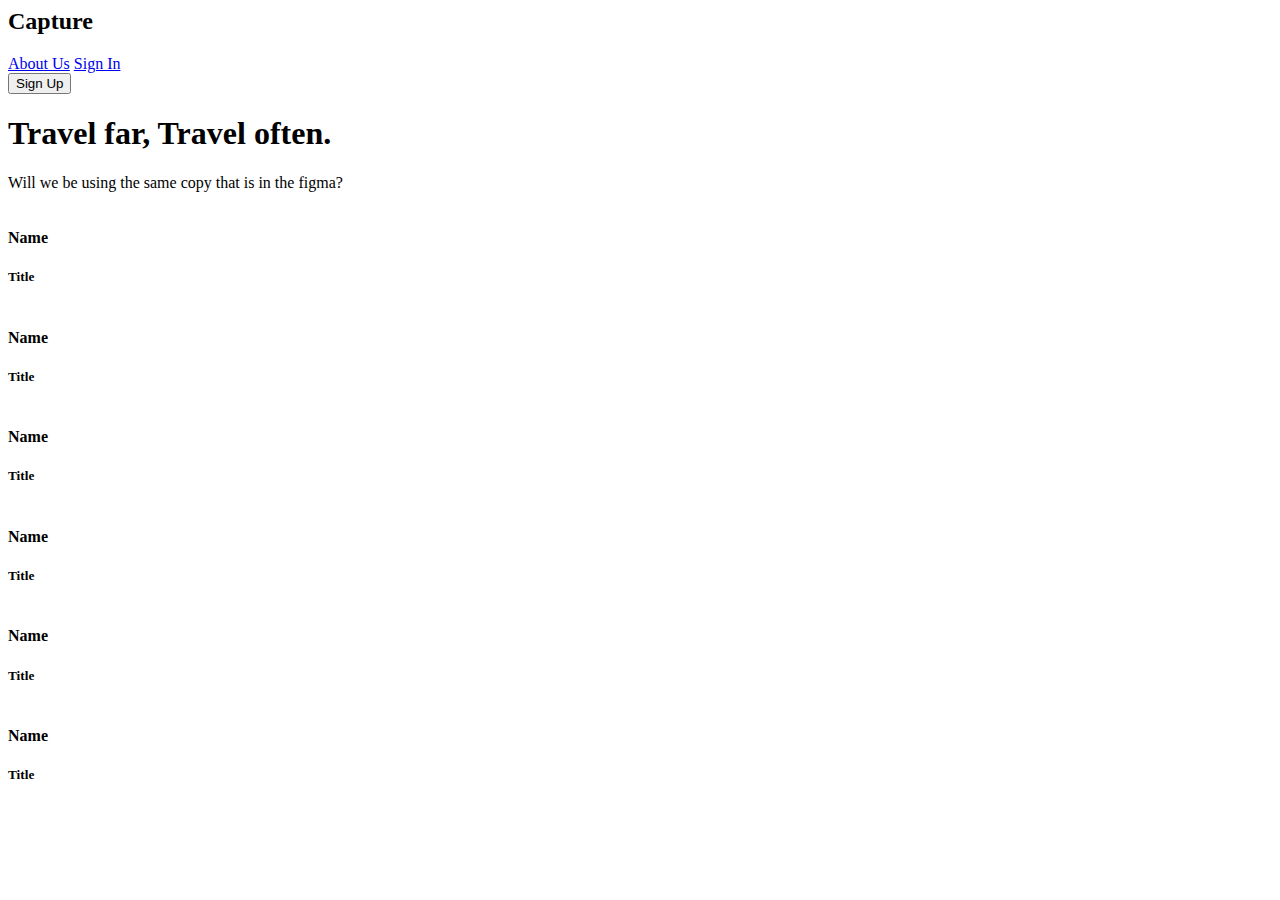
==== aboutus.html @ e829746f "markup complete; less files created; ready to style" ====
<body>
    <div class="bigContainer">
        <div class="navDiv">
            <h2>Capture</h2>
            <nav>
                <a href="aboutus.html">About Us</a>
                <a href="#">Sign In</a>
            </nav>
            <button>Sign Up</button>
        </div><!--Closes navDiv-->
        <header>
            <h1>Travel far, Travel often.</h1>
            <p>Will we be using the same copy that is in the figma?</p>
        </header><!--Closes Header-->
        <section class="sectionOne infoBoxes">
            <div class="teamBox">
                <img src="" alt="">
                <h4>Name</h4>
                <h5>Title</h5>
            </div>
            <div class="teamBox">
                <img src="" alt="">
                <h4>Name</h4>
                <h5>Title</h5>
            </div>
            <div class="teamBox">
                <img src="" alt="">
                <h4>Name</h4>
                <h5>Title</h5>
            </div>
            <div class="teamBox">
                <img src="" alt="">
                <h4>Name</h4>
                <h5>Title</h5>
            </div>
            <div class="teamBox">
                <img src="" alt="">
                <h4>Name</h4>
                <h5>Title</h5>
            </div>
            <div class="teamBox">
                <img src="" alt="">
                <h4>Name</h4>
                <h5>Title</h5>
            </div>
        </section>
    </div> <!--this closes the body container-->
</body>
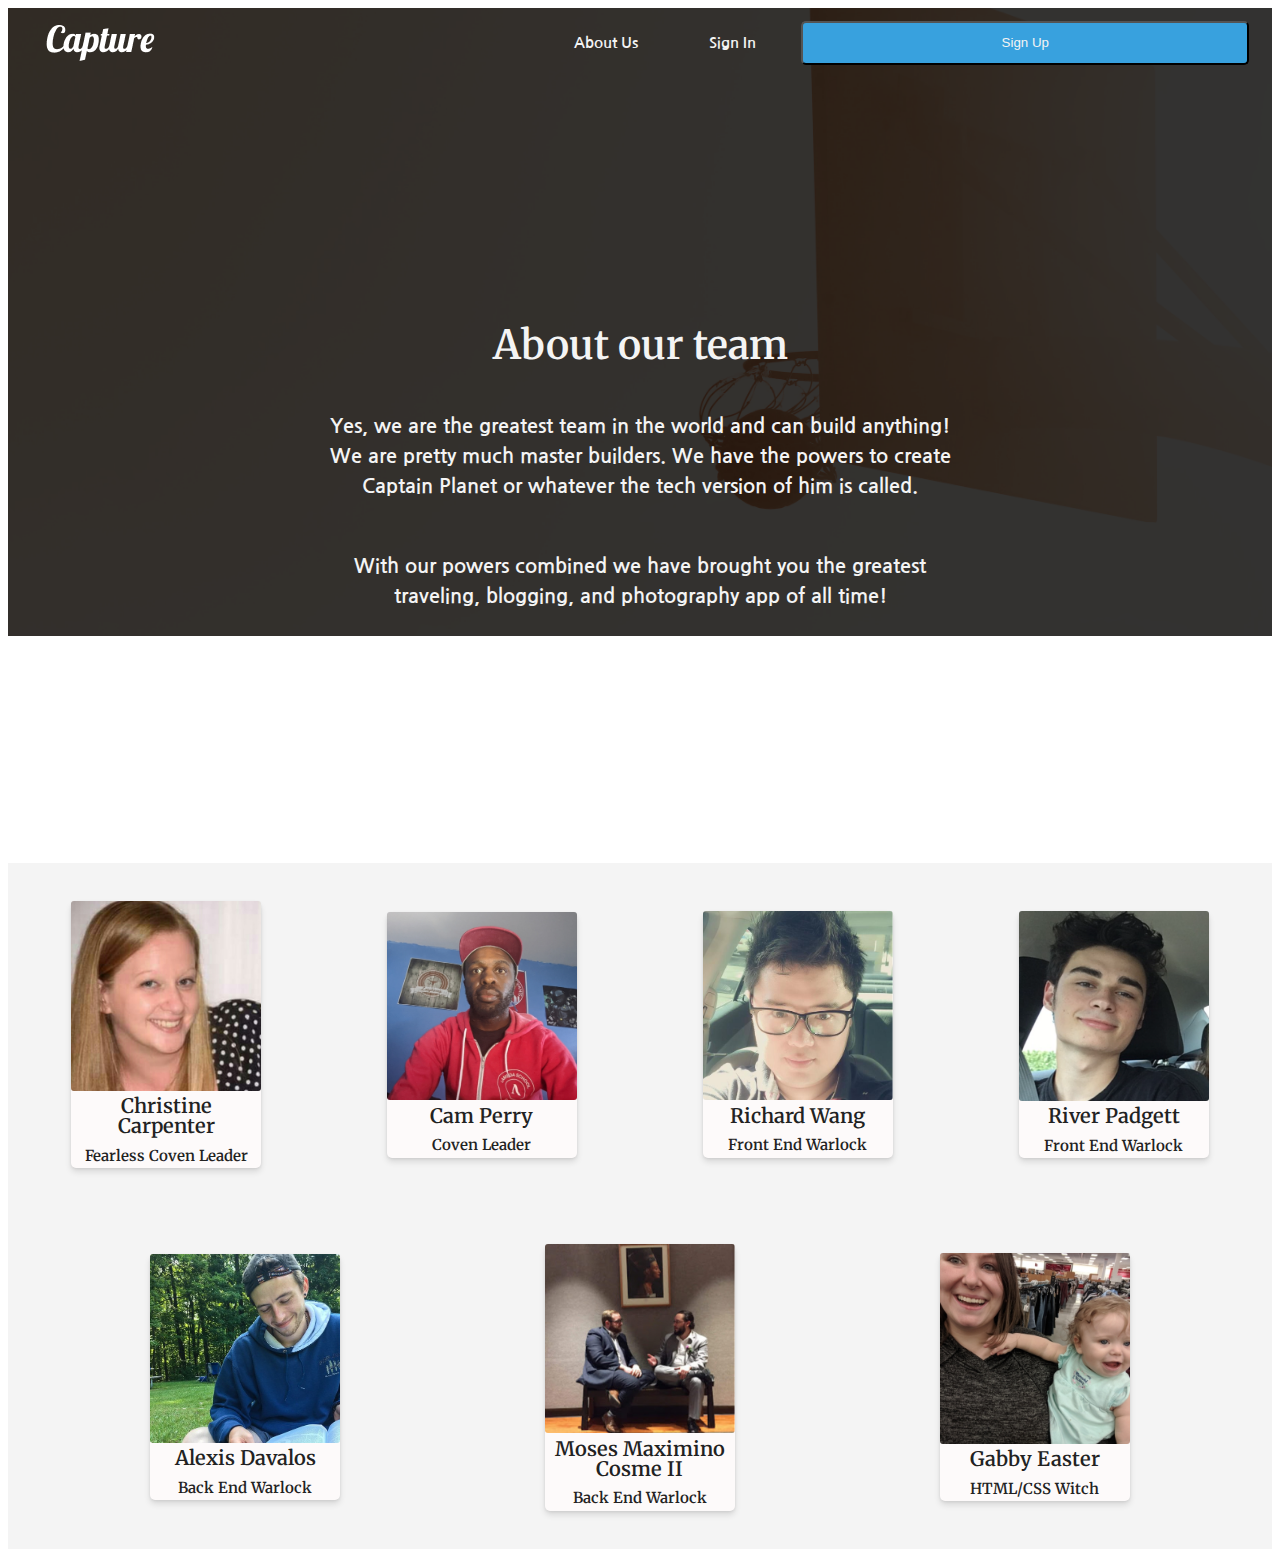
==== commit 930b3434: "aboutus header complete linking back to index.html; index.html links to aboutus; about us info cards" ====
--- a/aboutus.html
+++ b/aboutus.html
@@ -1,47 +1,74 @@
+<!doctype html>
+
+<html lang="en">
+<head>
+  <meta charset="utf-8">
+
+  <title>FT Expact Journal 1 Marketing Page</title>
+
+<link href="https://fonts.googleapis.com/css?family=Merriweather|Nanum+Gothic|Open+Sans&display=swap" rel="stylesheet">
+  <link href="css/index.css" rel="stylesheet">
+  <meta name="viewport" content="width=device-width, initial-scale=1.0">
+  <!--[if lt IE 9]>
+    <script src="https://cdnjs.cloudflare.com/ajax/libs/html5shiv/3.7.3/html5shiv.js"></script>
+  <![endif]-->
+</head>
 <body>
     <div class="bigContainer">
+        <header class="homeHeader aboutUs">
         <div class="navDiv">
-            <h2>Capture</h2>
-            <nav>
-                <a href="aboutus.html">About Us</a>
-                <a href="#">Sign In</a>
-            </nav>
-            <button>Sign Up</button>
+            <a href="index.html">
+                <img src="images/Capture.png" alt="logo in a scripty text that says Capture">
+            </a>
+            <div class="navDivTwo">
+                <nav>
+                    <a href="aboutus.html">About Us</a>
+                    <a href="#">Sign In</a>
+                </nav>
+                <button class="theButton">Sign Up</button>
+            </div><!--closes navDiv2-->
         </div><!--Closes navDiv-->
-        <header>
-            <h1>Travel far, Travel often.</h1>
-            <p>Will we be using the same copy that is in the figma?</p>
+        <div class="headerContent">
+            <h1>About our team</h1>
+            <p>Yes, we are the greatest team in the world and can build anything! We are pretty much master builders. We have the powers to create Captain Planet or whatever the tech version of him is called.</p>
+            <p>With our powers combined we have brought you the greatest traveling, blogging, and photography app of all time!</p>
+        </div>
         </header><!--Closes Header-->
-        <section class="sectionOne infoBoxes">
+        <section class="infoBoxes">
             <div class="teamBox">
-                <img src="" alt="">
-                <h4>Name</h4>
-                <h5>Title</h5>
+                <img src="images/Christine Carpenter.PNG" alt="a picture of Christine Carpenter, Project Manager">
+                <h4>Christine Carpenter</h4>
+                <h5>Fearless Coven Leader</h5>
             </div>
             <div class="teamBox">
-                <img src="" alt="">
-                <h4>Name</h4>
-                <h5>Title</h5>
+                <img src="images/Cam Perry.PNG" alt="a picture of Cam Perry, Project Manager">
+                <h4>Cam Perry</h4>
+                <h5>Coven Leader</h5>
             </div>
             <div class="teamBox">
-                <img src="" alt="">
-                <h4>Name</h4>
-                <h5>Title</h5>
+                <img src="images/Richard Wang.PNG" alt="a picture of Richard Wang, Front End Wizard">
+                <h4>Richard Wang</h4>
+                <h5>Front End Warlock</h5>
             </div>
             <div class="teamBox">
-                <img src="" alt="">
-                <h4>Name</h4>
-                <h5>Title</h5>
+                <img src="images/River Padgett.PNG" alt="a picture of River Padgett, Front End Wizard">
+                <h4>River Padgett</h4>
+                <h5>Front End Warlock</h5>
             </div>
             <div class="teamBox">
-                <img src="" alt="">
-                <h4>Name</h4>
-                <h5>Title</h5>
+                <img src="images/Alexis Davalos.PNG" alt="a picture of Alexis Davalos, Back End Wizard">
+                <h4>Alexis Davalos</h4>
+                <h5>Back End Warlock</h5>
             </div>
             <div class="teamBox">
-                <img src="" alt="">
-                <h4>Name</h4>
-                <h5>Title</h5>
+                <img src="images/Moses Maximino Cosme II.PNG" alt="a picture of Moses Maximino Cosme II, Back End Wizard">
+                <h4>Moses Maximino Cosme II</h4>
+                <h5>Back End Warlock</h5>
+            </div>
+            <div class="teamBox">
+                <img src="images/gabby easter.PNG" alt="a picture of Gabby Easter, HTML/CSS Witch">
+                <h4>Gabby Easter</h4>
+                <h5>HTML/CSS Witch</h5>
             </div>
         </section>
     </div> <!--this closes the body container-->
--- a/css/index.css
+++ b/css/index.css
@@ -0,0 +1,325 @@
+/* http://meyerweb.com/eric/tools/css/reset/ 
+   v2.0 | 20110126
+   License: none (public domain)
+*/
+html,
+body,
+div,
+span,
+applet,
+object,
+iframe,
+h1,
+h2,
+h3,
+h4,
+h5,
+h6,
+p,
+blockquote,
+pre,
+a,
+abbr,
+acronym,
+address,
+big,
+cite,
+code,
+del,
+dfn,
+em,
+img,
+ins,
+kbd,
+q,
+s,
+samp,
+small,
+strike,
+strong,
+sub,
+sup,
+tt,
+var,
+b,
+u,
+i,
+center,
+dl,
+dt,
+dd,
+ol,
+ul,
+li,
+fieldset,
+form,
+label,
+legend,
+table,
+caption,
+tbody,
+tfoot,
+thead,
+tr,
+th,
+td,
+article,
+aside,
+canvas,
+details,
+embed,
+figure,
+figcaption,
+footer,
+header,
+hgroup,
+menu,
+nav,
+output,
+ruby,
+section,
+summary,
+time,
+mark,
+audio,
+video {
+  font-size: 100%;
+  font: inherit;
+  vertical-align: middle;
+}
+/* HTML5 display-role reset for older browsers */
+article,
+aside,
+details,
+figcaption,
+figure,
+footer,
+header,
+hgroup,
+menu,
+section {
+  display: block;
+}
+body {
+  line-height: 1;
+}
+ol,
+ul {
+  list-style: none;
+}
+blockquote,
+q {
+  quotes: none;
+}
+blockquote:before,
+blockquote:after,
+q:before,
+q:after {
+  content: '';
+  content: none;
+}
+table {
+  border-collapse: collapse;
+  border-spacing: 0;
+}
+* {
+  box-sizing: border-box;
+  max-width: 100%;
+}
+html {
+  font-size: 62.5%;
+  font-weight: 600;
+}
+html,
+body {
+  font-family: 'Nanum Gothic', sans-serif;
+}
+h1,
+h2,
+h3,
+h4,
+h5 {
+  font-family: 'Merriweather', serif;
+  color: #F4F4F4;
+}
+h1 {
+  font-size: 4rem;
+}
+h2 {
+  font-size: 3.2rem;
+}
+h4 {
+  font-size: 2rem;
+}
+h5 {
+  font-size: 1.5rem;
+}
+a {
+  font-family: 'Nanum Gothic', sans-serif;
+  color: #F4F4F4;
+  font-size: 1.5rem;
+}
+p {
+  font-family: 'Nanum Gothic', sans-serif;
+  color: #F4F4F4;
+  line-height: 1.5;
+  font-size: 2rem;
+  padding-bottom: 10px;
+}
+img {
+  max-width: 100%;
+  height: auto;
+}
+.bigContainer {
+  width: 100%;
+  margin: 0 auto;
+}
+.homeHeader {
+  background: rgba(0, 0, 0, 0.5);
+  background-image: url(../images/headerBGImg.png);
+  background-repeat: no-repeat;
+  background-size: 100%;
+  height: 95vh;
+  padding: 1% 0 0;
+  margin: 0;
+}
+.homeHeader .navDiv {
+  display: flex;
+  flex-direction: row;
+  justify-content: space-between;
+  align-items: center;
+}
+.homeHeader .navDiv a {
+  padding: 0;
+  margin: 0 3%;
+}
+.homeHeader .navDiv .navDivTwo {
+  display: flex;
+  flex-direction: row;
+  justify-content: flex-end;
+  align-items: center;
+  width: 60%;
+}
+.homeHeader .navDiv .navDivTwo button {
+  padding: 0;
+  margin: 0 3%;
+}
+.homeHeader .navDiv .navDivTwo nav {
+  width: 30%;
+  display: flex;
+  flex-direction: row;
+  justify-content: space-between;
+  align-items: center;
+}
+.homeHeader .navDiv .navDivTwo nav a {
+  padding: 0 10%;
+  margin: 0;
+  text-decoration: none;
+}
+.homeHeader .headerContent {
+  display: flex;
+  flex-direction: column;
+  justify-content: center;
+  align-items: center;
+  height: 90vh;
+}
+.homeHeader.aboutUs {
+  background: linear-gradient(0deg, rgba(0, 0, 0, 0.8), rgba(0, 0, 0, 0.8));
+  background-image: url(../images/aboutUsHeaderImg.png);
+  background-repeat: no-repeat;
+  background-size: 100%;
+}
+.homeHeader.aboutUs p {
+  max-width: 50%;
+  text-align: center;
+}
+footer {
+  background: linear-gradient(0deg, rgba(34, 34, 34, 0.5), rgba(34, 34, 34, 0.5));
+  background-image: url(../images/footerImg.png);
+  background-repeat: no-repeat;
+  background-size: 100%;
+  height: 70vh;
+  padding: 1% 0 0;
+  margin: 0;
+}
+footer .footerStylingDiv {
+  display: flex;
+  flex-direction: column;
+  justify-content: center;
+  align-items: center;
+  padding: 5%;
+  margin: 0;
+  height: 50vh;
+}
+.theButton {
+  border-radius: 5px;
+  background: #38A1DE;
+  color: #F4F4F4;
+  height: 44px;
+  width: 448px;
+}
+.theButton:hover {
+  background: #F4F4F4;
+  color: #38A1DE;
+}
+.separatingDivs {
+  height: 5vh;
+  background-color: #F4F4F4;
+}
+.sections {
+  height: 55vh;
+  background-color: #222222;
+  display: flex;
+  flex-direction: row;
+  justify-content: space-between;
+  align-items: center;
+}
+.sections .imagesDiv {
+  display: flex;
+  flex-direction: row;
+  justify-content: space-between;
+  align-items: baseline;
+  padding: 0 2%;
+  margin: 2%;
+  max-width: 55%;
+}
+.sections .imagesDiv .secondImg {
+  padding: 0;
+  margin: 0 5%;
+}
+.sections .contentDiv {
+  max-width: 40%;
+  padding: 0;
+  margin: 0 10%;
+}
+.infoBoxes {
+  background-color: #F4F4F4;
+  color: #222222;
+  display: flex;
+  flex-direction: row;
+  justify-content: space-evenly;
+  align-items: center;
+  flex-wrap: wrap;
+}
+.infoBoxes .teamBox {
+  background: #FDFAFA;
+  box-shadow: 0px 4px 6px rgba(0, 0, 0, 0.11), 0px 1px 3px rgba(0, 0, 0, 0.08);
+  border-radius: 5px;
+  width: 15%;
+  padding: 0;
+  margin: 3% 5%;
+  display: flex;
+  flex-direction: column;
+  justify-content: center;
+  align-items: center;
+}
+.infoBoxes .teamBox img {
+  border-radius: 3px;
+}
+.infoBoxes .teamBox h4,
+.infoBoxes .teamBox h5 {
+  color: #222222;
+  padding: 0;
+  margin: 3% 0;
+  text-align: center;
+}
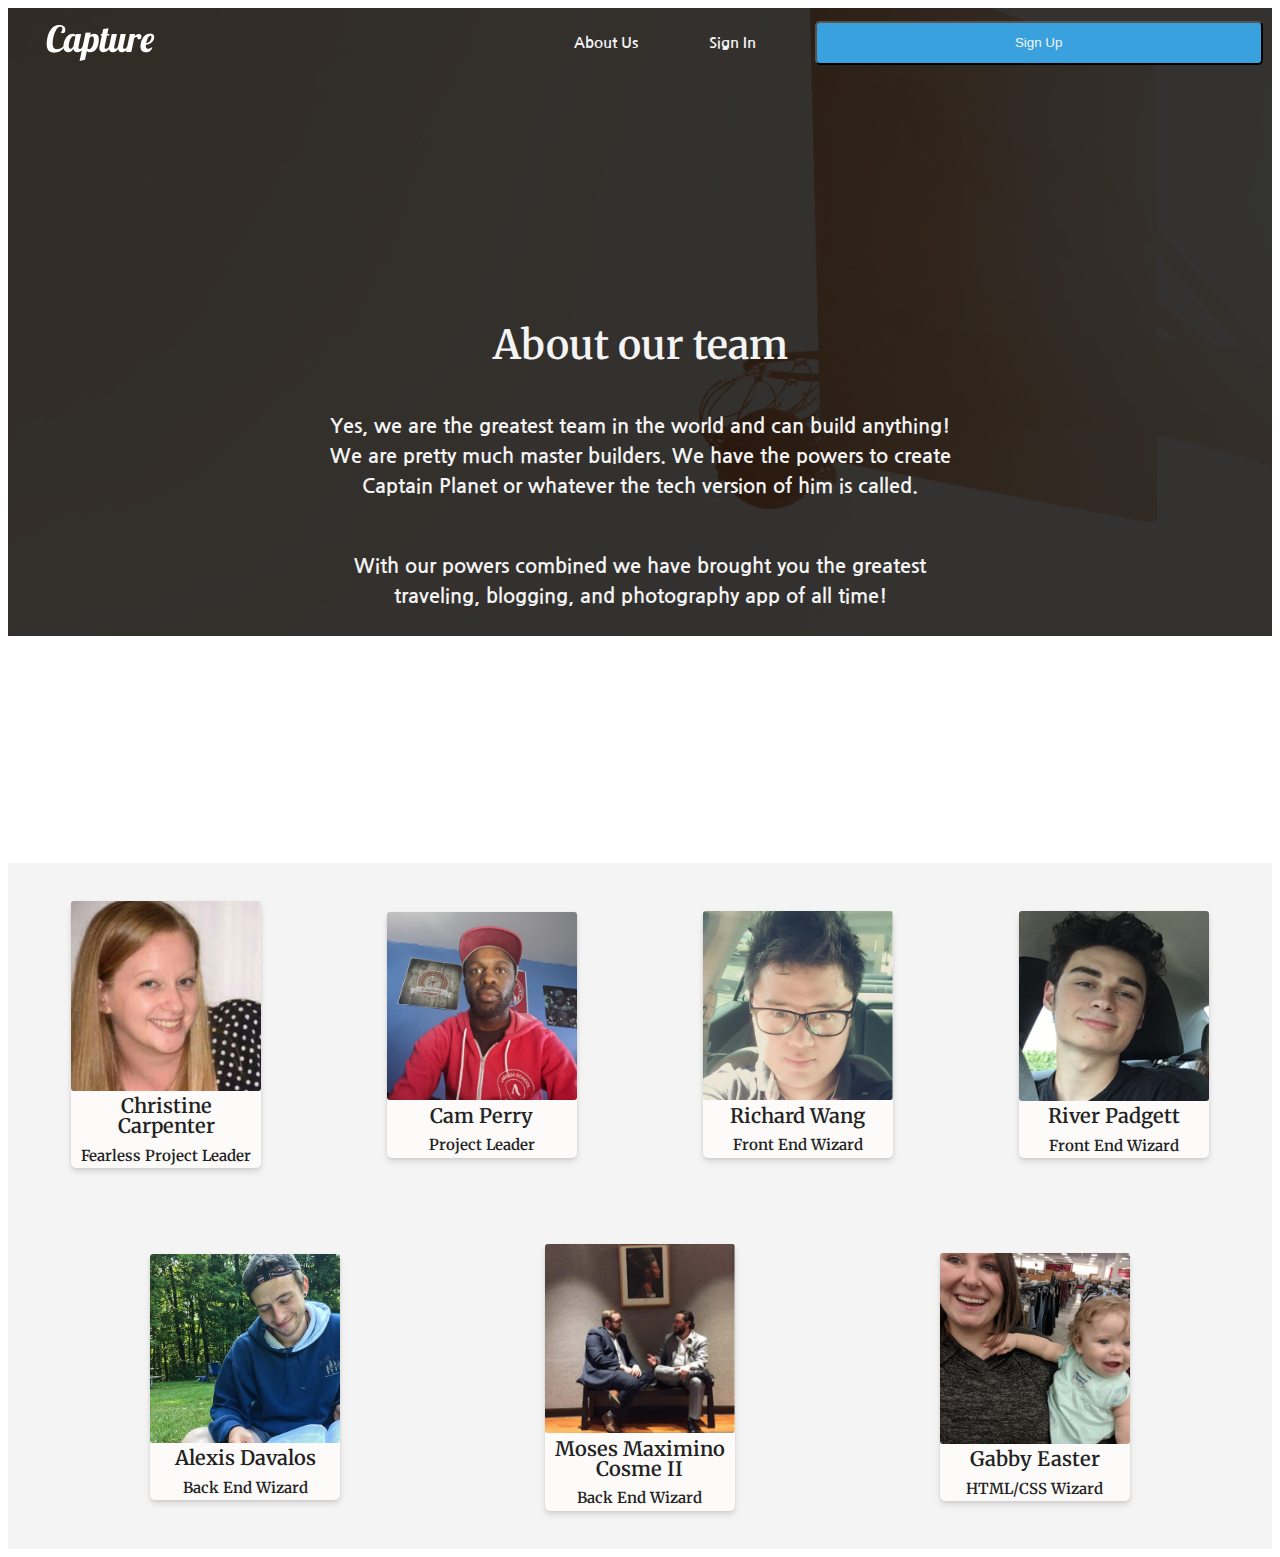
==== commit f644476d: "sign up and sign in linked to react app" ====
--- a/aboutus.html
+++ b/aboutus.html
@@ -23,9 +23,9 @@
             <div class="navDivTwo">
                 <nav>
                     <a href="aboutus.html">About Us</a>
-                    <a href="#">Sign In</a>
+                    <a href="https://determined-tereshkova-6e16b8.netlify.com/login">Sign In</a>
                 </nav>
-                <button class="theButton">Sign Up</button>
+                <a href="https://determined-tereshkova-6e16b8.netlify.com/ "><button class="theButton">Sign Up</button></a>
             </div><!--closes navDiv2-->
         </div><!--Closes navDiv-->
         <div class="headerContent">
@@ -38,37 +38,37 @@
             <div class="teamBox">
                 <img src="images/Christine Carpenter.PNG" alt="a picture of Christine Carpenter, Project Manager">
                 <h4>Christine Carpenter</h4>
-                <h5>Fearless Coven Leader</h5>
+                <h5>Fearless Project Leader</h5>
             </div>
             <div class="teamBox">
                 <img src="images/Cam Perry.PNG" alt="a picture of Cam Perry, Project Manager">
                 <h4>Cam Perry</h4>
-                <h5>Coven Leader</h5>
+                <h5>Project Leader</h5>
             </div>
             <div class="teamBox">
                 <img src="images/Richard Wang.PNG" alt="a picture of Richard Wang, Front End Wizard">
                 <h4>Richard Wang</h4>
-                <h5>Front End Warlock</h5>
+                <h5>Front End Wizard</h5>
             </div>
             <div class="teamBox">
                 <img src="images/River Padgett.PNG" alt="a picture of River Padgett, Front End Wizard">
                 <h4>River Padgett</h4>
-                <h5>Front End Warlock</h5>
+                <h5>Front End Wizard</h5>
             </div>
             <div class="teamBox">
                 <img src="images/Alexis Davalos.PNG" alt="a picture of Alexis Davalos, Back End Wizard">
                 <h4>Alexis Davalos</h4>
-                <h5>Back End Warlock</h5>
+                <h5>Back End Wizard</h5>
             </div>
             <div class="teamBox">
                 <img src="images/Moses Maximino Cosme II.PNG" alt="a picture of Moses Maximino Cosme II, Back End Wizard">
                 <h4>Moses Maximino Cosme II</h4>
-                <h5>Back End Warlock</h5>
+                <h5>Back End Wizard</h5>
             </div>
             <div class="teamBox">
                 <img src="images/gabby easter.PNG" alt="a picture of Gabby Easter, HTML/CSS Witch">
                 <h4>Gabby Easter</h4>
-                <h5>HTML/CSS Witch</h5>
+                <h5>HTML/CSS Wizard</h5>
             </div>
         </section>
     </div> <!--this closes the body container-->
--- a/css/index.css
+++ b/css/index.css
@@ -193,6 +193,20 @@
   padding: 0;
   margin: 0 3%;
 }
+@media (max-width: 500px) {
+  .homeHeader .navDiv a {
+    padding: 10%;
+    margin: auto 0;
+  }
+}
+@media (max-width: 500px) {
+  .homeHeader .navDiv {
+    display: flex;
+    flex-direction: column;
+    justify-content: center;
+    align-items: center;
+  }
+}
 .homeHeader .navDiv .navDivTwo {
   display: flex;
   flex-direction: row;
@@ -215,6 +229,11 @@
   padding: 0 10%;
   margin: 0;
   text-decoration: none;
+}
+@media (max-width: 500px) {
+  .homeHeader .navDiv .navDivTwo {
+    display: none;
+  }
 }
 .homeHeader .headerContent {
   display: flex;
@@ -232,6 +251,14 @@
 .homeHeader.aboutUs p {
   max-width: 50%;
   text-align: center;
+}
+@media (max-width: 500px) {
+  .homeHeader.aboutUs {
+    background: linear-gradient(0deg, rgba(0, 0, 0, 0.8), rgba(0, 0, 0, 0.8));
+    background-image: url(../images/longAboutUsImg.png);
+    background-repeat: no-repeat;
+    background-size: 100%;
+  }
 }
 footer {
   background: linear-gradient(0deg, rgba(34, 34, 34, 0.5), rgba(34, 34, 34, 0.5));
@@ -301,6 +328,14 @@
   align-items: center;
   flex-wrap: wrap;
 }
+@media (max-width: 500px) {
+  .infoBoxes {
+    display: flex;
+    flex-direction: column;
+    justify-content: center;
+    align-items: space-evenly;
+  }
+}
 .infoBoxes .teamBox {
   background: #FDFAFA;
   box-shadow: 0px 4px 6px rgba(0, 0, 0, 0.11), 0px 1px 3px rgba(0, 0, 0, 0.08);
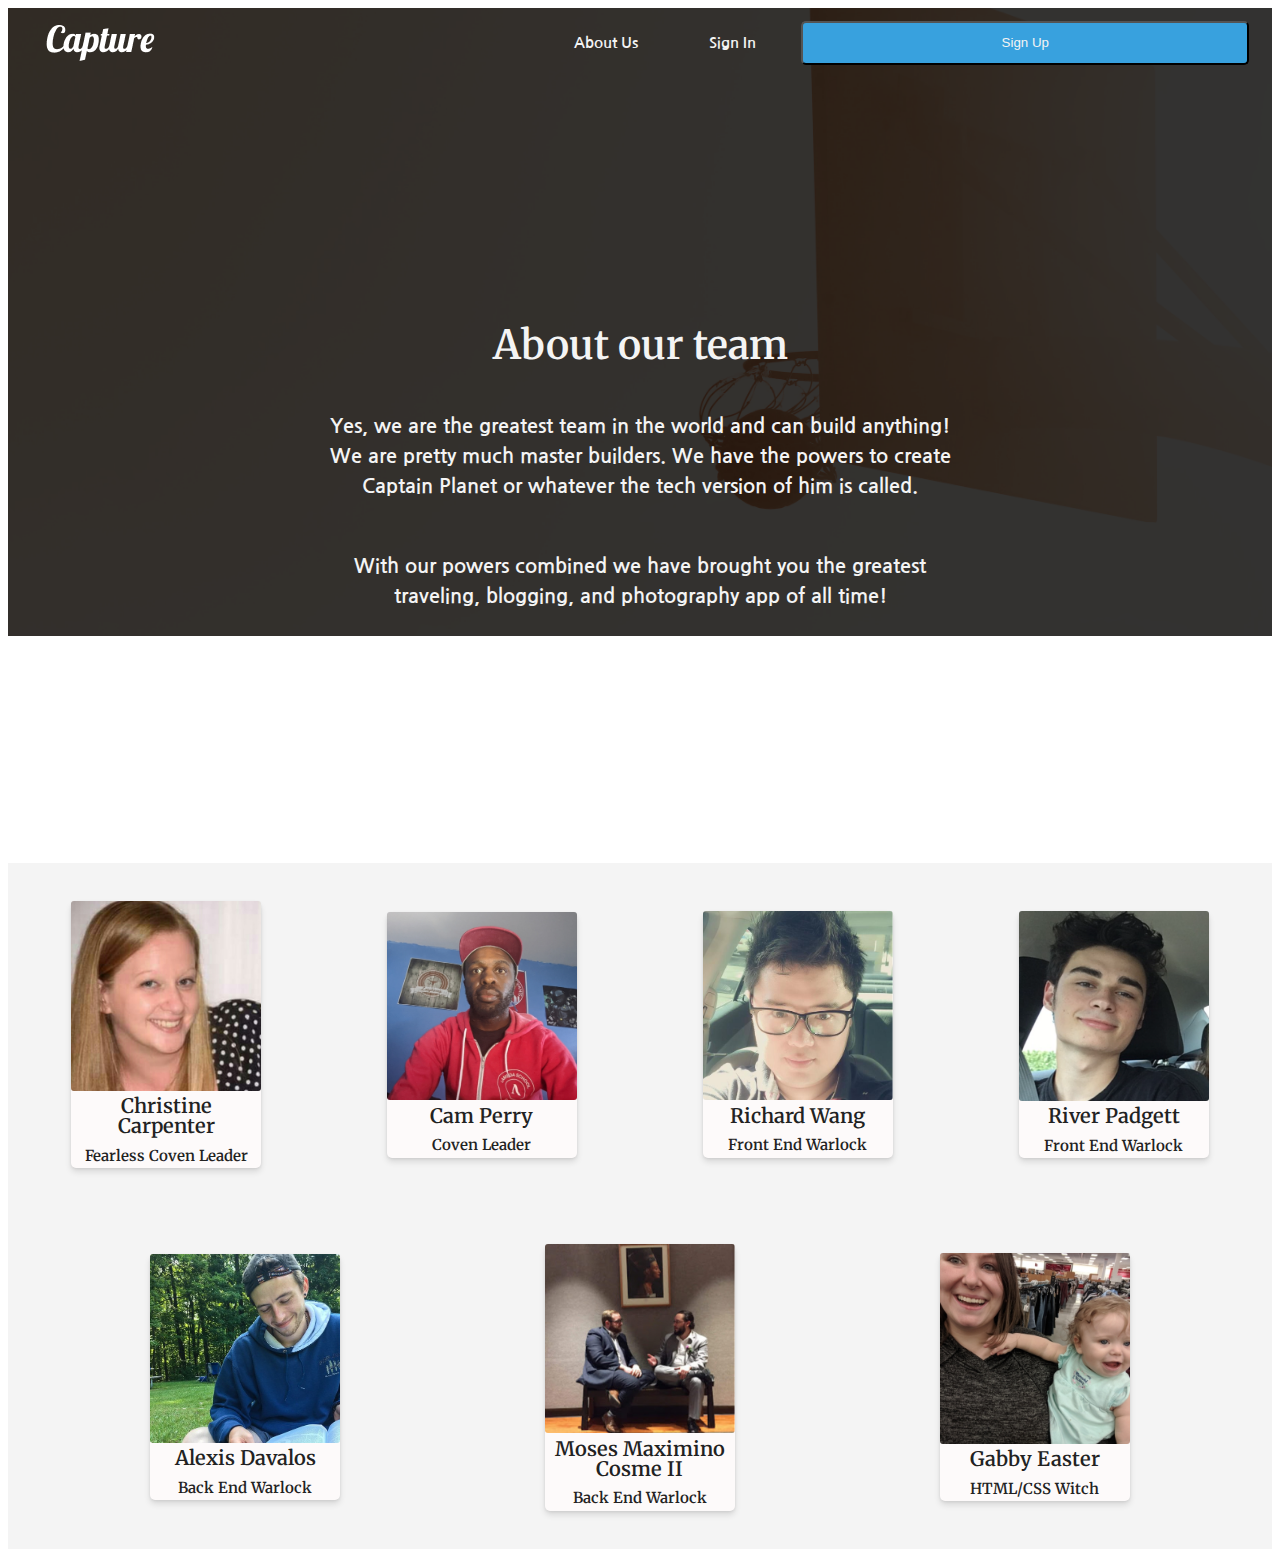
==== commit 489796b4: "Merge pull request #4 from FT-Expat-Journal-1/aboutUsStyles-gabeaster" ====
--- a/aboutus.html
+++ b/aboutus.html
@@ -23,9 +23,9 @@
             <div class="navDivTwo">
                 <nav>
                     <a href="aboutus.html">About Us</a>
-                    <a href="https://determined-tereshkova-6e16b8.netlify.com/login">Sign In</a>
+                    <a href="#">Sign In</a>
                 </nav>
-                <a href="https://determined-tereshkova-6e16b8.netlify.com/ "><button class="theButton">Sign Up</button></a>
+                <button class="theButton">Sign Up</button>
             </div><!--closes navDiv2-->
         </div><!--Closes navDiv-->
         <div class="headerContent">
@@ -38,37 +38,37 @@
             <div class="teamBox">
                 <img src="images/Christine Carpenter.PNG" alt="a picture of Christine Carpenter, Project Manager">
                 <h4>Christine Carpenter</h4>
-                <h5>Fearless Project Leader</h5>
+                <h5>Fearless Coven Leader</h5>
             </div>
             <div class="teamBox">
                 <img src="images/Cam Perry.PNG" alt="a picture of Cam Perry, Project Manager">
                 <h4>Cam Perry</h4>
-                <h5>Project Leader</h5>
+                <h5>Coven Leader</h5>
             </div>
             <div class="teamBox">
                 <img src="images/Richard Wang.PNG" alt="a picture of Richard Wang, Front End Wizard">
                 <h4>Richard Wang</h4>
-                <h5>Front End Wizard</h5>
+                <h5>Front End Warlock</h5>
             </div>
             <div class="teamBox">
                 <img src="images/River Padgett.PNG" alt="a picture of River Padgett, Front End Wizard">
                 <h4>River Padgett</h4>
-                <h5>Front End Wizard</h5>
+                <h5>Front End Warlock</h5>
             </div>
             <div class="teamBox">
                 <img src="images/Alexis Davalos.PNG" alt="a picture of Alexis Davalos, Back End Wizard">
                 <h4>Alexis Davalos</h4>
-                <h5>Back End Wizard</h5>
+                <h5>Back End Warlock</h5>
             </div>
             <div class="teamBox">
                 <img src="images/Moses Maximino Cosme II.PNG" alt="a picture of Moses Maximino Cosme II, Back End Wizard">
                 <h4>Moses Maximino Cosme II</h4>
-                <h5>Back End Wizard</h5>
+                <h5>Back End Warlock</h5>
             </div>
             <div class="teamBox">
                 <img src="images/gabby easter.PNG" alt="a picture of Gabby Easter, HTML/CSS Witch">
                 <h4>Gabby Easter</h4>
-                <h5>HTML/CSS Wizard</h5>
+                <h5>HTML/CSS Witch</h5>
             </div>
         </section>
     </div> <!--this closes the body container-->
--- a/css/index.css
+++ b/css/index.css
@@ -193,20 +193,6 @@
   padding: 0;
   margin: 0 3%;
 }
-@media (max-width: 500px) {
-  .homeHeader .navDiv a {
-    padding: 10%;
-    margin: auto 0;
-  }
-}
-@media (max-width: 500px) {
-  .homeHeader .navDiv {
-    display: flex;
-    flex-direction: column;
-    justify-content: center;
-    align-items: center;
-  }
-}
 .homeHeader .navDiv .navDivTwo {
   display: flex;
   flex-direction: row;
@@ -229,11 +215,6 @@
   padding: 0 10%;
   margin: 0;
   text-decoration: none;
-}
-@media (max-width: 500px) {
-  .homeHeader .navDiv .navDivTwo {
-    display: none;
-  }
 }
 .homeHeader .headerContent {
   display: flex;
@@ -251,14 +232,6 @@
 .homeHeader.aboutUs p {
   max-width: 50%;
   text-align: center;
-}
-@media (max-width: 500px) {
-  .homeHeader.aboutUs {
-    background: linear-gradient(0deg, rgba(0, 0, 0, 0.8), rgba(0, 0, 0, 0.8));
-    background-image: url(../images/longAboutUsImg.png);
-    background-repeat: no-repeat;
-    background-size: 100%;
-  }
 }
 footer {
   background: linear-gradient(0deg, rgba(34, 34, 34, 0.5), rgba(34, 34, 34, 0.5));
@@ -328,14 +301,6 @@
   align-items: center;
   flex-wrap: wrap;
 }
-@media (max-width: 500px) {
-  .infoBoxes {
-    display: flex;
-    flex-direction: column;
-    justify-content: center;
-    align-items: space-evenly;
-  }
-}
 .infoBoxes .teamBox {
   background: #FDFAFA;
   box-shadow: 0px 4px 6px rgba(0, 0, 0, 0.11), 0px 1px 3px rgba(0, 0, 0, 0.08);
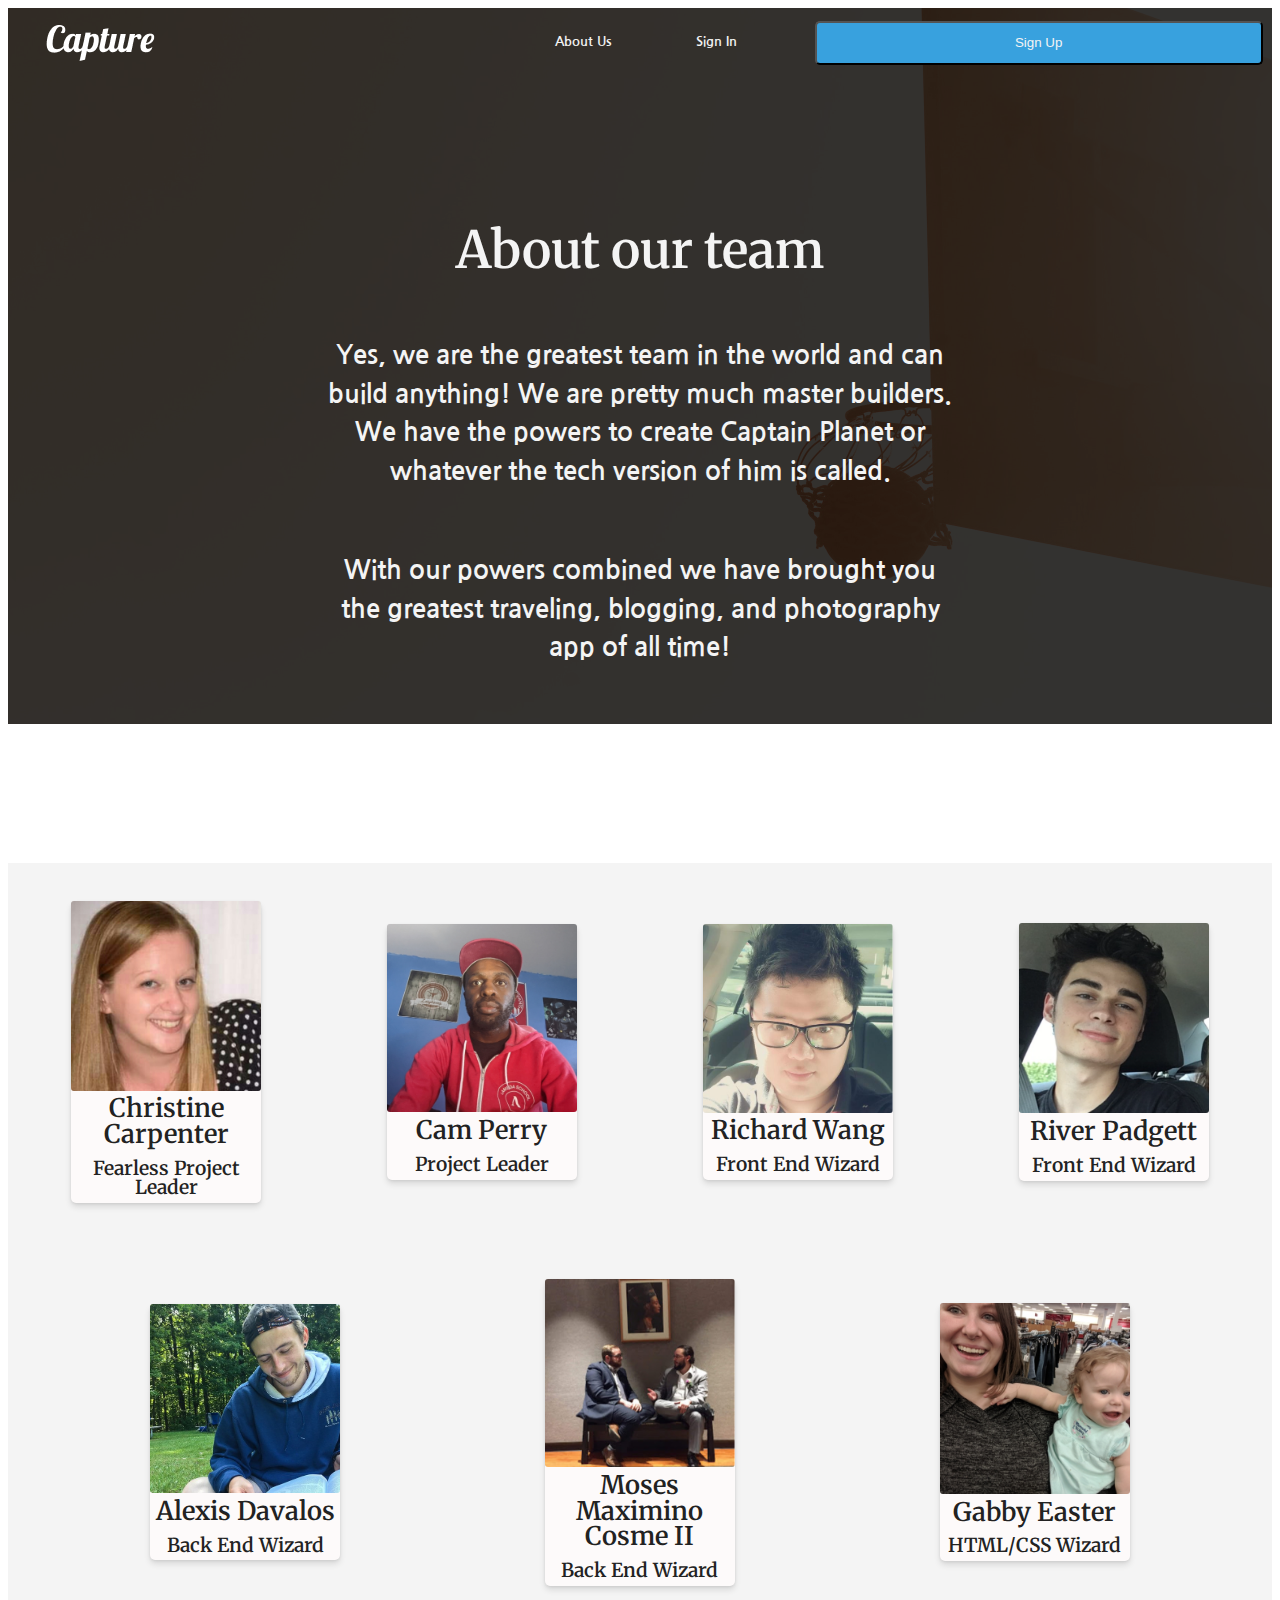
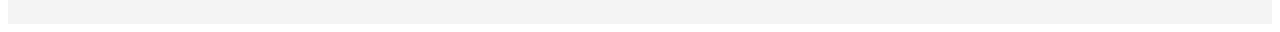
==== commit 6f665dc6: "Merge pull request #5 from FT-Expat-Journal-1/mediaQuery-gabeaster" ====
--- a/aboutus.html
+++ b/aboutus.html
@@ -23,9 +23,9 @@
             <div class="navDivTwo">
                 <nav>
                     <a href="aboutus.html">About Us</a>
-                    <a href="#">Sign In</a>
+                    <a href="https://determined-tereshkova-6e16b8.netlify.com/login">Sign In</a>
                 </nav>
-                <button class="theButton">Sign Up</button>
+                <a href="https://determined-tereshkova-6e16b8.netlify.com/ "><button class="theButton">Sign Up</button></a>
             </div><!--closes navDiv2-->
         </div><!--Closes navDiv-->
         <div class="headerContent">
@@ -38,37 +38,37 @@
             <div class="teamBox">
                 <img src="images/Christine Carpenter.PNG" alt="a picture of Christine Carpenter, Project Manager">
                 <h4>Christine Carpenter</h4>
-                <h5>Fearless Coven Leader</h5>
+                <h5>Fearless Project Leader</h5>
             </div>
             <div class="teamBox">
                 <img src="images/Cam Perry.PNG" alt="a picture of Cam Perry, Project Manager">
                 <h4>Cam Perry</h4>
-                <h5>Coven Leader</h5>
+                <h5>Project Leader</h5>
             </div>
             <div class="teamBox">
                 <img src="images/Richard Wang.PNG" alt="a picture of Richard Wang, Front End Wizard">
                 <h4>Richard Wang</h4>
-                <h5>Front End Warlock</h5>
+                <h5>Front End Wizard</h5>
             </div>
             <div class="teamBox">
                 <img src="images/River Padgett.PNG" alt="a picture of River Padgett, Front End Wizard">
                 <h4>River Padgett</h4>
-                <h5>Front End Warlock</h5>
+                <h5>Front End Wizard</h5>
             </div>
             <div class="teamBox">
                 <img src="images/Alexis Davalos.PNG" alt="a picture of Alexis Davalos, Back End Wizard">
                 <h4>Alexis Davalos</h4>
-                <h5>Back End Warlock</h5>
+                <h5>Back End Wizard</h5>
             </div>
             <div class="teamBox">
                 <img src="images/Moses Maximino Cosme II.PNG" alt="a picture of Moses Maximino Cosme II, Back End Wizard">
                 <h4>Moses Maximino Cosme II</h4>
-                <h5>Back End Warlock</h5>
+                <h5>Back End Wizard</h5>
             </div>
             <div class="teamBox">
                 <img src="images/gabby easter.PNG" alt="a picture of Gabby Easter, HTML/CSS Witch">
                 <h4>Gabby Easter</h4>
-                <h5>HTML/CSS Witch</h5>
+                <h5>HTML/CSS Wizard</h5>
             </div>
         </section>
     </div> <!--this closes the body container-->
--- a/css/index.css
+++ b/css/index.css
@@ -143,28 +143,41 @@
   color: #F4F4F4;
 }
 h1 {
-  font-size: 4rem;
+  font-size: 4vw;
 }
 h2 {
-  font-size: 3.2rem;
+  font-size: 3vw;
+}
+@media (max-width: 500px) {
+  h2 {
+    font-size: 5vw;
+    text-align: center;
+  }
 }
 h4 {
-  font-size: 2rem;
+  font-size: 2vw;
 }
 h5 {
-  font-size: 1.5rem;
+  font-size: 1.5vw;
 }
 a {
   font-family: 'Nanum Gothic', sans-serif;
   color: #F4F4F4;
-  font-size: 1.5rem;
+  font-size: 1vw;
 }
 p {
   font-family: 'Nanum Gothic', sans-serif;
   color: #F4F4F4;
   line-height: 1.5;
-  font-size: 2rem;
+  font-size: 2vw;
   padding-bottom: 10px;
+}
+@media (max-width: 500px) {
+  p {
+    padding-bottom: 0;
+    font-size: 3vw;
+    text-align: center;
+  }
 }
 img {
   max-width: 100%;
@@ -174,7 +187,7 @@
   width: 100%;
   margin: 0 auto;
 }
-.homeHeader {
+header {
   background: rgba(0, 0, 0, 0.5);
   background-image: url(../images/headerBGImg.png);
   background-repeat: no-repeat;
@@ -183,65 +196,185 @@
   padding: 1% 0 0;
   margin: 0;
 }
-.homeHeader .navDiv {
+@media (max-width: 500px), (max-width: 800px), (max-width: 1000px) {
+  header {
+    height: auto;
+  }
+}
+header .navDiv {
   display: flex;
   flex-direction: row;
   justify-content: space-between;
   align-items: center;
 }
-.homeHeader .navDiv a {
+@media (max-width: 500px), (max-width: 800px) {
+  header .navDiv {
+    display: flex;
+    flex-direction: column;
+    justify-content: center;
+    align-items: center;
+  }
+}
+@media (max-width: 800px) {
+  header .navDiv {
+    padding: 0;
+    margin: 3% 0;
+  }
+}
+@media (max-width: 500px) {
+  header .navDiv {
+    padding: 0;
+    margin: 0;
+  }
+}
+header .navDiv a {
   padding: 0;
   margin: 0 3%;
 }
-.homeHeader .navDiv .navDivTwo {
+@media (max-width: 500px) {
+  header .navDiv a {
+    padding: 0;
+    margin: 3% 0 2% 0;
+  }
+}
+header .navDiv .navDivTwo {
   display: flex;
   flex-direction: row;
   justify-content: flex-end;
   align-items: center;
   width: 60%;
 }
-.homeHeader .navDiv .navDivTwo button {
+@media (max-width: 800px) {
+  header .navDiv .navDivTwo {
+    display: flex;
+    flex-direction: column;
+    justify-content: center;
+    align-items: center;
+  }
+}
+@media (max-width: 1000px) {
+  header .navDiv .navDivTwo {
+    width: 90%;
+  }
+}
+header .navDiv .navDivTwo button {
   padding: 0;
   margin: 0 3%;
 }
-.homeHeader .navDiv .navDivTwo nav {
-  width: 30%;
+@media (max-width: 800px), (max-width: 500px) {
+  header .navDiv .navDivTwo button {
+    display: none;
+  }
+}
+header .navDiv .navDivTwo nav {
+  width: 60%;
   display: flex;
   flex-direction: row;
-  justify-content: space-between;
-  align-items: center;
-}
-.homeHeader .navDiv .navDivTwo nav a {
+  justify-content: space-around;
+  align-items: center;
+}
+@media (max-width: 800px) {
+  header .navDiv .navDivTwo nav {
+    display: flex;
+    flex-direction: column;
+    justify-content: center;
+    align-items: center;
+  }
+}
+@media (max-width: 500px) {
+  header .navDiv .navDivTwo nav {
+    display: flex;
+    flex-direction: row;
+    justify-content: space-between;
+    align-items: center;
+  }
+}
+header .navDiv .navDivTwo nav a {
   padding: 0 10%;
   margin: 0;
   text-decoration: none;
 }
-.homeHeader .headerContent {
+@media (max-width: 1000px) {
+  header .navDiv .navDivTwo nav a {
+    font-size: 2vw;
+  }
+}
+@media (max-width: 800px) {
+  header .navDiv .navDivTwo nav a {
+    font-size: 2vw;
+    text-align: center;
+    padding: 0;
+    margin: 3% 0;
+  }
+}
+header .headerContent {
   display: flex;
   flex-direction: column;
   justify-content: center;
   align-items: center;
-  height: 90vh;
+  padding: 0;
+  margin: 10% 0 0 0;
+}
+@media (max-width: 800px), (max-width: 500px) {
+  header .headerContent {
+    padding: 0 0 3% 0;
+    margin: 0;
+  }
 }
 .homeHeader.aboutUs {
   background: linear-gradient(0deg, rgba(0, 0, 0, 0.8), rgba(0, 0, 0, 0.8));
   background-image: url(../images/aboutUsHeaderImg.png);
   background-repeat: no-repeat;
-  background-size: 100%;
+  background-size: auto;
+}
+@media (max-width: 800px) {
+  .homeHeader.aboutUs .navDivTwo {
+    display: none;
+  }
 }
 .homeHeader.aboutUs p {
   max-width: 50%;
   text-align: center;
+}
+@media (max-width: 800px), (max-width: 1000px) {
+  .homeHeader.aboutUs p {
+    max-width: 75%;
+  }
+}
+@media (max-width: 800px), (max-width: 1000px) {
+  .homeHeader.aboutUs {
+    background-size: auto;
+  }
+}
+@media (max-width: 500px) {
+  .homeHeader.aboutUs {
+    background: linear-gradient(0deg, rgba(0, 0, 0, 0.8), rgba(0, 0, 0, 0.8));
+    background-image: url(../images/longAboutUsImg.png);
+    background-repeat: no-repeat;
+    background-size: 100%;
+  }
 }
 footer {
   background: linear-gradient(0deg, rgba(34, 34, 34, 0.5), rgba(34, 34, 34, 0.5));
   background-image: url(../images/footerImg.png);
   background-repeat: no-repeat;
   background-size: 100%;
-  height: 70vh;
   padding: 1% 0 0;
   margin: 0;
 }
+@media (max-width: 500px) {
+  footer {
+    background-size: auto;
+  }
+}
+footer img {
+  transform: scale(1.5);
+}
+@media (max-width: 500px) {
+  footer img {
+    transform: scale(1);
+  }
+}
 footer .footerStylingDiv {
   display: flex;
   flex-direction: column;
@@ -249,7 +382,6 @@
   align-items: center;
   padding: 5%;
   margin: 0;
-  height: 50vh;
 }
 .theButton {
   border-radius: 5px;
@@ -262,10 +394,21 @@
   background: #F4F4F4;
   color: #38A1DE;
 }
+@media (max-width: 1000px), (max-width: 800px) {
+  .theButton {
+    height: 40px;
+    width: 150px;
+  }
+}
 .separatingDivs {
   height: 5vh;
   background-color: #F4F4F4;
 }
+@media (max-width: 500px) {
+  .separatingDivs {
+    height: 2.5vh;
+  }
+}
 .sections {
   height: 55vh;
   background-color: #222222;
@@ -273,6 +416,27 @@
   flex-direction: row;
   justify-content: space-between;
   align-items: center;
+}
+@media (max-width: 500px), (max-width: 800px) {
+  .sections {
+    height: auto;
+  }
+}
+@media (max-width: 1000px) {
+  .sections {
+    display: flex;
+    flex-direction: row;
+    justify-content: space-around;
+    align-items: center;
+  }
+}
+@media (max-width: 500px), (max-width: 800px) {
+  .sections {
+    display: flex;
+    flex-direction: column;
+    justify-content: center;
+    align-items: center;
+  }
 }
 .sections .imagesDiv {
   display: flex;
@@ -283,14 +447,68 @@
   margin: 2%;
   max-width: 55%;
 }
+@media (max-width: 1000px) {
+  .sections .imagesDiv {
+    max-width: 50%;
+    padding: 0;
+    margin: 0;
+    display: flex;
+    flex-direction: row;
+    justify-content: space-around;
+    align-items: baseline;
+  }
+}
 .sections .imagesDiv .secondImg {
   padding: 0;
   margin: 0 5%;
+}
+@media (max-width: 500px), (max-width: 1000px) {
+  .sections .imagesDiv .secondImg {
+    padding: 0;
+    margin: 0;
+  }
+}
+@media (max-width: 800px) {
+  .sections .imagesDiv .secondImg {
+    padding: 0;
+    margin: 0 0 0 5%;
+  }
+}
+@media (max-width: 500px), (max-width: 800px) {
+  .sections .imagesDiv {
+    display: flex;
+    flex-direction: row;
+    justify-content: space-evenly;
+    align-items: center;
+    padding: 0;
+    margin: 5% 0 0 0;
+    max-width: 60%;
+  }
 }
 .sections .contentDiv {
   max-width: 40%;
   padding: 0;
   margin: 0 10%;
+}
+@media (max-width: 1000px) {
+  .sections .contentDiv {
+    padding: 0;
+    margin: 0;
+    max-width: 30%;
+  }
+}
+@media (max-width: 500px), (max-width: 800px) {
+  .sections .contentDiv {
+    padding: 0;
+    margin: 5% 0;
+    max-width: 80%;
+    text-align: center;
+  }
+}
+@media (max-width: 500px), (max-width: 800px) {
+  .sectionTwo {
+    flex-direction: column-reverse;
+  }
 }
 .infoBoxes {
   background-color: #F4F4F4;
@@ -300,6 +518,14 @@
   justify-content: space-evenly;
   align-items: center;
   flex-wrap: wrap;
+}
+@media (max-width: 500px) {
+  .infoBoxes {
+    display: flex;
+    flex-direction: column;
+    justify-content: center;
+    align-items: space-evenly;
+  }
 }
 .infoBoxes .teamBox {
   background: #FDFAFA;
@@ -323,3 +549,19 @@
   margin: 3% 0;
   text-align: center;
 }
+@media (max-width: 800px) {
+  .infoBoxes .teamBox {
+    width: 35%;
+  }
+}
+@media (max-width: 500px) {
+  .infoBoxes .teamBox {
+    width: 70%;
+  }
+  .infoBoxes .teamBox h4 {
+    font-size: 5vw;
+  }
+  .infoBoxes .teamBox h5 {
+    font-size: 3.5vw;
+  }
+}
